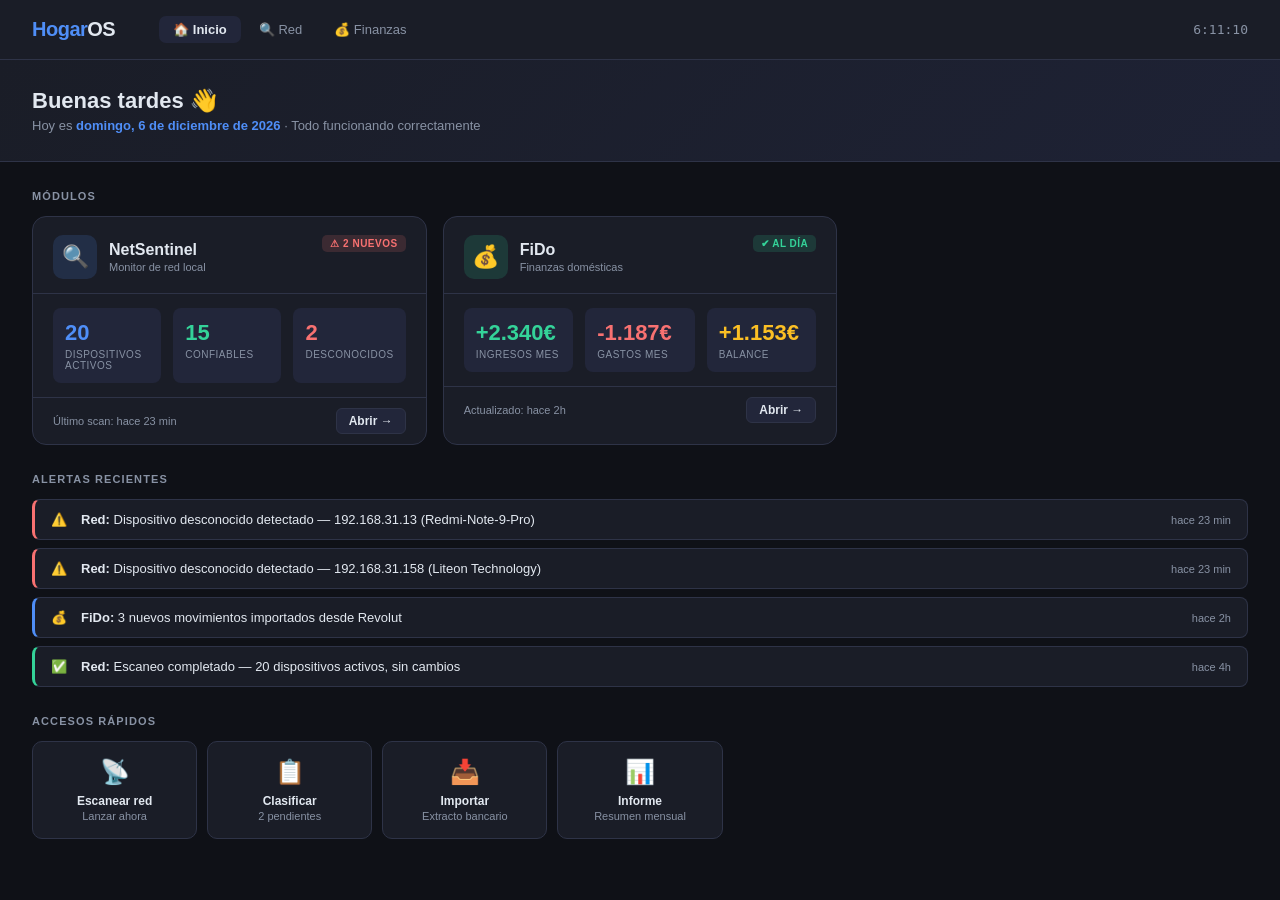
==== index.html @ be466a09 "Inicio del proyecto HogarOS Portal doméstico unificado que integra NetSentinel (monitor de red) y Fi" ====
<!DOCTYPE html>
<html lang="es">
<head>
<meta charset="UTF-8">
<meta name="viewport" content="width=device-width, initial-scale=1.0">
<title>HogarOS — Portal</title>
<style>
  :root {
    --fondo: #0f1117;
    --superficie: #1a1d27;
    --superficie2: #22263a;
    --borde: #2e3347;
    --texto: #e2e8f0;
    --textotenue: #8892a4;
    --azul: #4f8ef7;
    --verde: #34d399;
    --amarillo: #fbbf24;
    --rojo: #f87171;
    --morado: #a78bfa;
    --naranja: #fb923c;
  }
  * { box-sizing: border-box; margin: 0; padding: 0; }
  body { background: var(--fondo); color: var(--texto); font-family: -apple-system, BlinkMacSystemFont, 'Segoe UI', sans-serif; font-size: 14px; min-height: 100vh; }

  /* Cabecera */
  header {
    background: var(--superficie);
    border-bottom: 1px solid var(--borde);
    padding: 0 32px;
    height: 60px;
    display: flex;
    align-items: center;
    gap: 20px;
  }
  .logo { font-size: 20px; font-weight: 800; color: var(--azul); letter-spacing: -0.5px; }
  .logo span { color: var(--texto); }
  .nav { display: flex; gap: 4px; margin-left: 24px; }
  .nav-item {
    padding: 6px 14px;
    border-radius: 7px;
    font-size: 13px;
    cursor: pointer;
    color: var(--textotenue);
    transition: all .15s;
  }
  .nav-item:hover { background: var(--superficie2); color: var(--texto); }
  .nav-item.activo { background: var(--superficie2); color: var(--texto); font-weight: 600; }
  .espaciador { flex: 1; }
  .hora { font-size: 13px; color: var(--textotenue); font-family: monospace; }

  /* Bienvenida */
  .bienvenida {
    background: linear-gradient(135deg, #1a1d27 0%, #1e2235 100%);
    border-bottom: 1px solid var(--borde);
    padding: 28px 32px;
  }
  .bienvenida h1 { font-size: 22px; font-weight: 700; margin-bottom: 4px; }
  .bienvenida p { color: var(--textotenue); font-size: 13px; }
  .fecha { color: var(--azul); font-weight: 600; }

  /* Main */
  main { padding: 28px 32px; max-width: 1300px; }

  /* Sección */
  .titulo-seccion {
    font-size: 11px;
    font-weight: 700;
    color: var(--textotenue);
    text-transform: uppercase;
    letter-spacing: .1em;
    margin-bottom: 14px;
    margin-top: 28px;
  }
  .titulo-seccion:first-child { margin-top: 0; }

  /* Módulos principales */
  .cuadricula-modulos { display: grid; grid-template-columns: repeat(auto-fill, minmax(340px, 1fr)); gap: 16px; }

  .modulo {
    background: var(--superficie);
    border: 1px solid var(--borde);
    border-radius: 14px;
    overflow: hidden;
    cursor: pointer;
    transition: transform .15s, border-color .15s, box-shadow .15s;
  }
  .modulo:hover { transform: translateY(-2px); box-shadow: 0 8px 24px rgba(0,0,0,.3); }
  .modulo.red:hover { border-color: var(--azul); }
  .modulo.finanzas:hover { border-color: var(--verde); }

  .modulo-cabecera {
    padding: 18px 20px 14px;
    display: flex;
    align-items: flex-start;
    justify-content: space-between;
    border-bottom: 1px solid var(--borde);
  }
  .modulo-icono-nombre { display: flex; align-items: center; gap: 12px; }
  .modulo-icono {
    width: 44px; height: 44px;
    border-radius: 10px;
    display: flex; align-items: center; justify-content: center;
    font-size: 22px;
  }
  .icono-red { background: rgba(79,142,247,.15); }
  .icono-finanzas { background: rgba(52,211,153,.15); }

  .modulo-titulo { font-size: 16px; font-weight: 700; }
  .modulo-subtitulo { font-size: 11px; color: var(--textotenue); margin-top: 2px; }
  .estado-badge {
    font-size: 10px; font-weight: 700;
    padding: 3px 8px; border-radius: 5px;
    text-transform: uppercase; letter-spacing: .05em;
  }
  .badge-activo { background: rgba(52,211,153,.15); color: var(--verde); }
  .badge-alerta { background: rgba(248,113,113,.15); color: var(--rojo); }

  /* Widgets del módulo */
  .modulo-widgets { padding: 14px 20px; display: flex; gap: 12px; }
  .widget { flex: 1; background: var(--superficie2); border-radius: 8px; padding: 12px; }
  .widget-valor { font-size: 22px; font-weight: 700; }
  .widget-etiqueta { font-size: 10px; color: var(--textotenue); margin-top: 3px; text-transform: uppercase; letter-spacing: .05em; }

  .modulo-footer {
    padding: 10px 20px;
    border-top: 1px solid var(--borde);
    display: flex;
    align-items: center;
    justify-content: space-between;
    font-size: 11px;
    color: var(--textotenue);
  }
  .btn-abrir {
    background: var(--superficie2);
    border: 1px solid var(--borde);
    color: var(--texto);
    border-radius: 6px;
    padding: 5px 12px;
    font-size: 12px;
    font-weight: 600;
    cursor: pointer;
    transition: background .15s;
  }
  .btn-abrir:hover { background: var(--borde); }

  /* Alertas recientes */
  .lista-alertas { display: flex; flex-direction: column; gap: 8px; }
  .alerta-item {
    background: var(--superficie);
    border: 1px solid var(--borde);
    border-radius: 8px;
    padding: 12px 16px;
    display: flex;
    align-items: center;
    gap: 14px;
    font-size: 13px;
  }
  .alerta-item.critica { border-left: 3px solid var(--rojo); }
  .alerta-item.info { border-left: 3px solid var(--azul); }
  .alerta-item.ok { border-left: 3px solid var(--verde); }
  .alerta-texto { flex: 1; }
  .alerta-tiempo { font-size: 11px; color: var(--textotenue); white-space: nowrap; }

  /* Accesos rápidos */
  .cuadricula-accesos { display: grid; grid-template-columns: repeat(auto-fill, minmax(160px, 1fr)); gap: 10px; }
  .acceso {
    background: var(--superficie);
    border: 1px solid var(--borde);
    border-radius: 10px;
    padding: 16px;
    cursor: pointer;
    transition: background .15s, border-color .15s;
    text-align: center;
  }
  .acceso:hover { background: var(--superficie2); border-color: var(--azul); }
  .acceso-icono { font-size: 24px; margin-bottom: 8px; }
  .acceso-nombre { font-size: 12px; font-weight: 600; }
  .acceso-desc { font-size: 11px; color: var(--textotenue); margin-top: 2px; }
</style>
</head>
<body>

<header>
  <div class="logo">Hogar<span>OS</span></div>
  <nav class="nav">
    <div class="nav-item activo">🏠 Inicio</div>
    <div class="nav-item">🔍 Red</div>
    <div class="nav-item">💰 Finanzas</div>
  </nav>
  <div class="espaciador"></div>
  <div class="hora" id="reloj">—</div>
</header>

<div class="bienvenida">
  <h1>Buenas tardes 👋</h1>
  <p>Hoy es <span class="fecha" id="fecha-hoy">—</span> · Todo funcionando correctamente</p>
</div>

<main>
  <div class="titulo-seccion">Módulos</div>
  <div class="cuadricula-modulos">

    <!-- NetSentinel -->
    <div class="modulo red">
      <div class="modulo-cabecera">
        <div class="modulo-icono-nombre">
          <div class="modulo-icono icono-red">🔍</div>
          <div>
            <div class="modulo-titulo">NetSentinel</div>
            <div class="modulo-subtitulo">Monitor de red local</div>
          </div>
        </div>
        <span class="estado-badge badge-alerta">⚠ 2 nuevos</span>
      </div>
      <div class="modulo-widgets">
        <div class="widget">
          <div class="widget-valor" style="color:var(--azul)">20</div>
          <div class="widget-etiqueta">Dispositivos activos</div>
        </div>
        <div class="widget">
          <div class="widget-valor" style="color:var(--verde)">15</div>
          <div class="widget-etiqueta">Confiables</div>
        </div>
        <div class="widget">
          <div class="widget-valor" style="color:var(--rojo)">2</div>
          <div class="widget-etiqueta">Desconocidos</div>
        </div>
      </div>
      <div class="modulo-footer">
        <span>Último scan: hace 23 min</span>
        <button class="btn-abrir">Abrir →</button>
      </div>
    </div>

    <!-- FiDo -->
    <div class="modulo finanzas">
      <div class="modulo-cabecera">
        <div class="modulo-icono-nombre">
          <div class="modulo-icono icono-finanzas">💰</div>
          <div>
            <div class="modulo-titulo">FiDo</div>
            <div class="modulo-subtitulo">Finanzas domésticas</div>
          </div>
        </div>
        <span class="estado-badge badge-activo">✔ Al día</span>
      </div>
      <div class="modulo-widgets">
        <div class="widget">
          <div class="widget-valor" style="color:var(--verde)">+2.340€</div>
          <div class="widget-etiqueta">Ingresos mes</div>
        </div>
        <div class="widget">
          <div class="widget-valor" style="color:var(--rojo)">-1.187€</div>
          <div class="widget-etiqueta">Gastos mes</div>
        </div>
        <div class="widget">
          <div class="widget-valor" style="color:var(--amarillo)">+1.153€</div>
          <div class="widget-etiqueta">Balance</div>
        </div>
      </div>
      <div class="modulo-footer">
        <span>Actualizado: hace 2h</span>
        <button class="btn-abrir">Abrir →</button>
      </div>
    </div>

  </div>

  <div class="titulo-seccion">Alertas recientes</div>
  <div class="lista-alertas">
    <div class="alerta-item critica">
      <span>⚠️</span>
      <div class="alerta-texto"><strong>Red:</strong> Dispositivo desconocido detectado — 192.168.31.13 (Redmi-Note-9-Pro)</div>
      <span class="alerta-tiempo">hace 23 min</span>
    </div>
    <div class="alerta-item critica">
      <span>⚠️</span>
      <div class="alerta-texto"><strong>Red:</strong> Dispositivo desconocido detectado — 192.168.31.158 (Liteon Technology)</div>
      <span class="alerta-tiempo">hace 23 min</span>
    </div>
    <div class="alerta-item info">
      <span>💰</span>
      <div class="alerta-texto"><strong>FiDo:</strong> 3 nuevos movimientos importados desde Revolut</div>
      <span class="alerta-tiempo">hace 2h</span>
    </div>
    <div class="alerta-item ok">
      <span>✅</span>
      <div class="alerta-texto"><strong>Red:</strong> Escaneo completado — 20 dispositivos activos, sin cambios</div>
      <span class="alerta-tiempo">hace 4h</span>
    </div>
  </div>

  <div class="titulo-seccion">Accesos rápidos</div>
  <div class="cuadricula-accesos">
    <div class="acceso">
      <div class="acceso-icono">📡</div>
      <div class="acceso-nombre">Escanear red</div>
      <div class="acceso-desc">Lanzar ahora</div>
    </div>
    <div class="acceso">
      <div class="acceso-icono">📋</div>
      <div class="acceso-nombre">Clasificar</div>
      <div class="acceso-desc">2 pendientes</div>
    </div>
    <div class="acceso">
      <div class="acceso-icono">📥</div>
      <div class="acceso-nombre">Importar</div>
      <div class="acceso-desc">Extracto bancario</div>
    </div>
    <div class="acceso">
      <div class="acceso-icono">📊</div>
      <div class="acceso-nombre">Informe</div>
      <div class="acceso-desc">Resumen mensual</div>
    </div>
  </div>
</main>

<script>
  function actualizarReloj() {
    const ahora = new Date();
    document.getElementById('reloj').textContent = ahora.toLocaleTimeString('es-ES');
    document.getElementById('fecha-hoy').textContent = ahora.toLocaleDateString('es-ES', { weekday: 'long', day: 'numeric', month: 'long', year: 'numeric' });
  }
  actualizarReloj();
  setInterval(actualizarReloj, 1000);
</script>
</body>
</html>
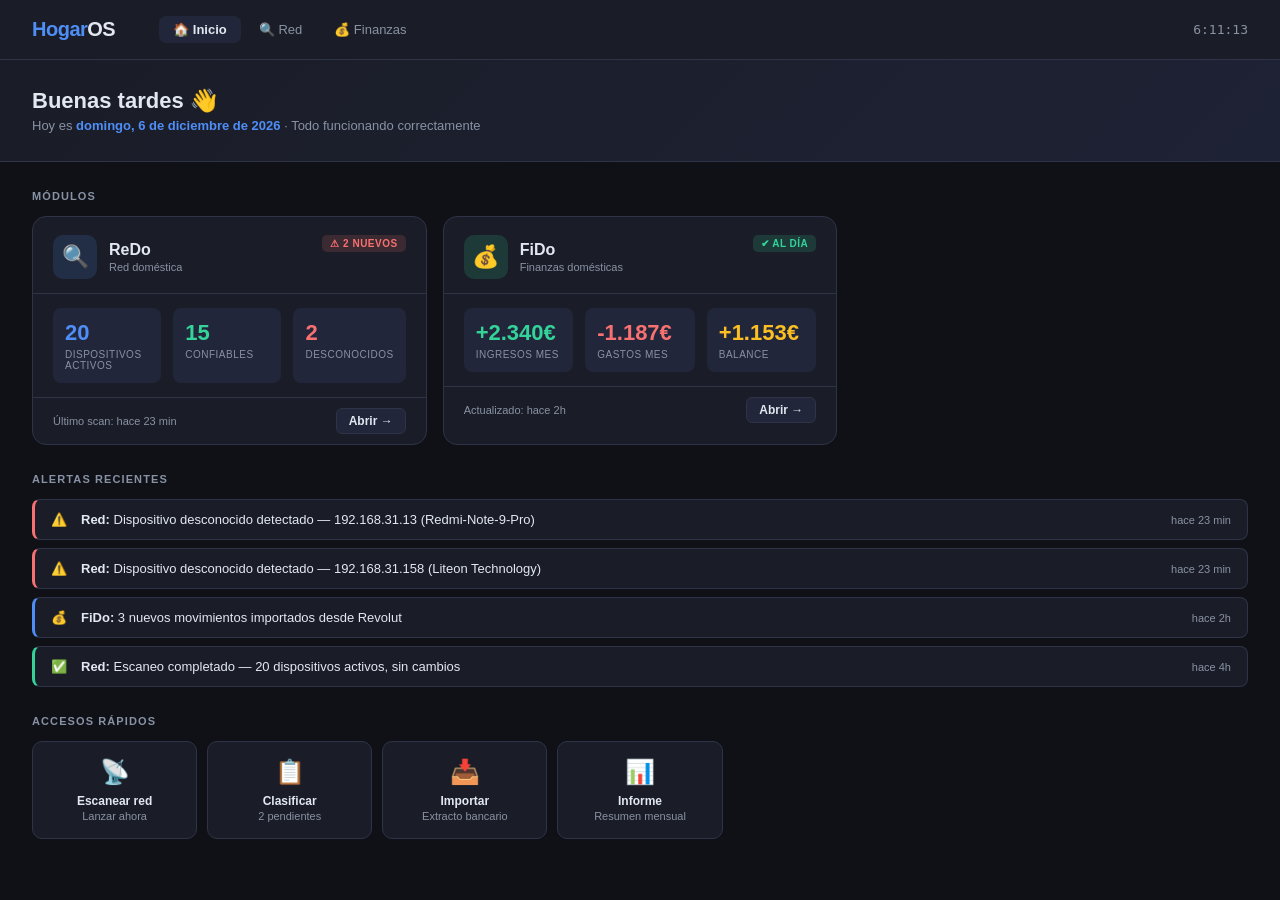
==== commit 8cac8e45: "renombrar NetSentinel a ReDo (Red Doméstica) y añadir NTFY - Reemplazar todas las referencias a NetS" ====
--- a/index.html
+++ b/index.html
@@ -200,14 +200,14 @@
   <div class="titulo-seccion">Módulos</div>
   <div class="cuadricula-modulos">
 
-    <!-- NetSentinel -->
+    <!-- ReDo -->
     <div class="modulo red">
       <div class="modulo-cabecera">
         <div class="modulo-icono-nombre">
           <div class="modulo-icono icono-red">🔍</div>
           <div>
-            <div class="modulo-titulo">NetSentinel</div>
-            <div class="modulo-subtitulo">Monitor de red local</div>
+            <div class="modulo-titulo">ReDo</div>
+            <div class="modulo-subtitulo">Red doméstica</div>
           </div>
         </div>
         <span class="estado-badge badge-alerta">⚠ 2 nuevos</span>
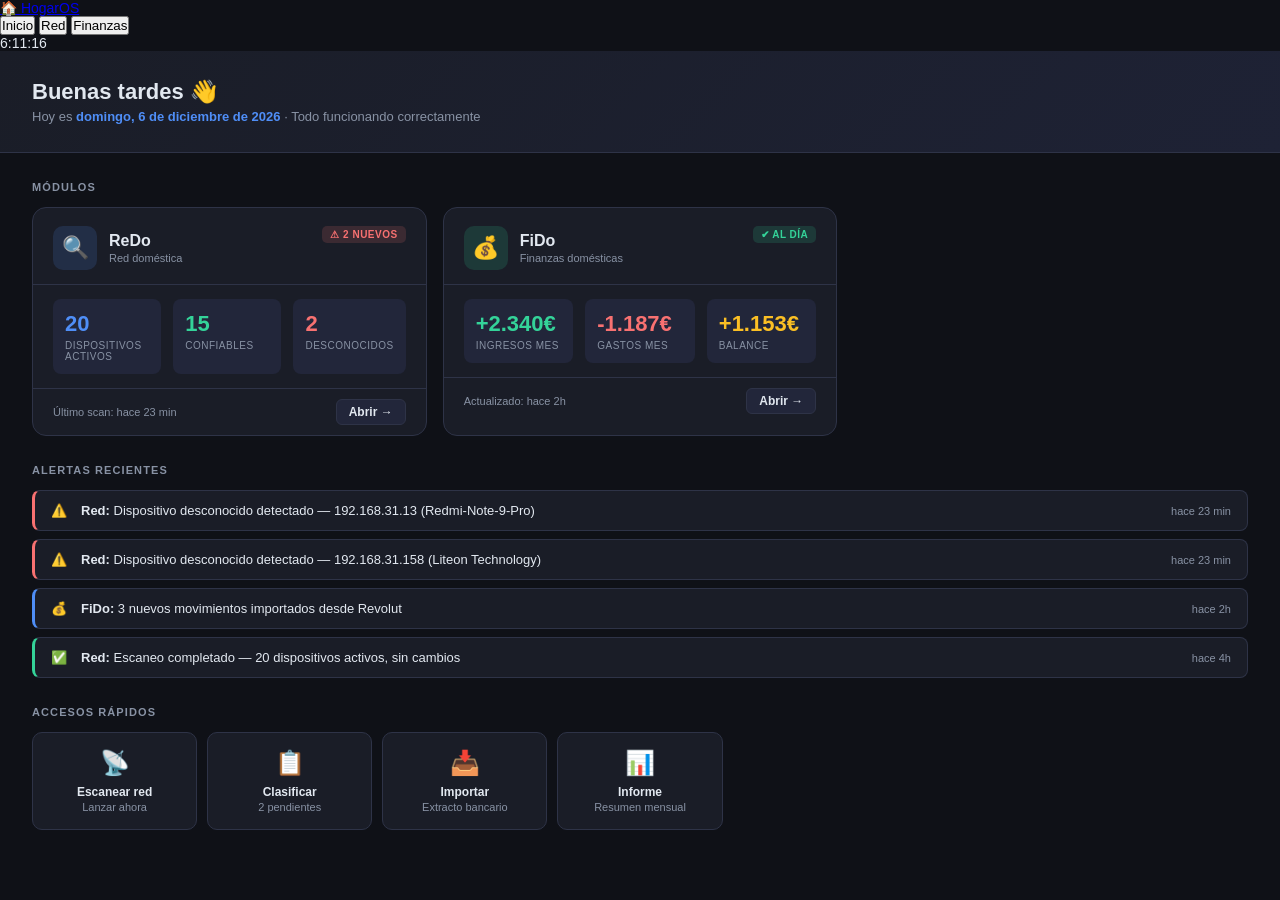
==== commit 1b75e065: "Crear componente header unificado para todas las aplicaciones - Agregado .hogar-header-app a hogar.c" ====
--- a/index.html
+++ b/index.html
@@ -22,31 +22,6 @@
   * { box-sizing: border-box; margin: 0; padding: 0; }
   body { background: var(--fondo); color: var(--texto); font-family: -apple-system, BlinkMacSystemFont, 'Segoe UI', sans-serif; font-size: 14px; min-height: 100vh; }
 
-  /* Cabecera */
-  header {
-    background: var(--superficie);
-    border-bottom: 1px solid var(--borde);
-    padding: 0 32px;
-    height: 60px;
-    display: flex;
-    align-items: center;
-    gap: 20px;
-  }
-  .logo { font-size: 20px; font-weight: 800; color: var(--azul); letter-spacing: -0.5px; }
-  .logo span { color: var(--texto); }
-  .nav { display: flex; gap: 4px; margin-left: 24px; }
-  .nav-item {
-    padding: 6px 14px;
-    border-radius: 7px;
-    font-size: 13px;
-    cursor: pointer;
-    color: var(--textotenue);
-    transition: all .15s;
-  }
-  .nav-item:hover { background: var(--superficie2); color: var(--texto); }
-  .nav-item.activo { background: var(--superficie2); color: var(--texto); font-weight: 600; }
-  .espaciador { flex: 1; }
-  .hora { font-size: 13px; color: var(--textotenue); font-family: monospace; }
 
   /* Bienvenida */
   .bienvenida {
@@ -180,15 +155,22 @@
 </head>
 <body>
 
-<header>
-  <div class="logo">Hogar<span>OS</span></div>
-  <nav class="nav">
-    <div class="nav-item activo">🏠 Inicio</div>
-    <div class="nav-item">🔍 Red</div>
-    <div class="nav-item">💰 Finanzas</div>
-  </nav>
-  <div class="espaciador"></div>
-  <div class="hora" id="reloj">—</div>
+<header class="hogar-header-app">
+  <div class="hogar-header-app__left">
+    <a href="#" class="hogar-header-app__marca">
+      <span class="hogar-header-app__marca-icon">🏠</span>
+      <span class="hogar-header-app__marca-text">HogarOS</span>
+    </a>
+    <div class="hogar-header-app__sep"></div>
+    <nav class="hogar-header-app__nav">
+      <button class="hogar-header-app__nav-btn hogar-header-app__nav-btn--activo">Inicio</button>
+      <button class="hogar-header-app__nav-btn">Red</button>
+      <button class="hogar-header-app__nav-btn">Finanzas</button>
+    </nav>
+  </div>
+  <div class="hogar-header-app__right">
+    <div class="hogar-header-app__clock" id="reloj">—</div>
+  </div>
 </header>
 
 <div class="bienvenida">
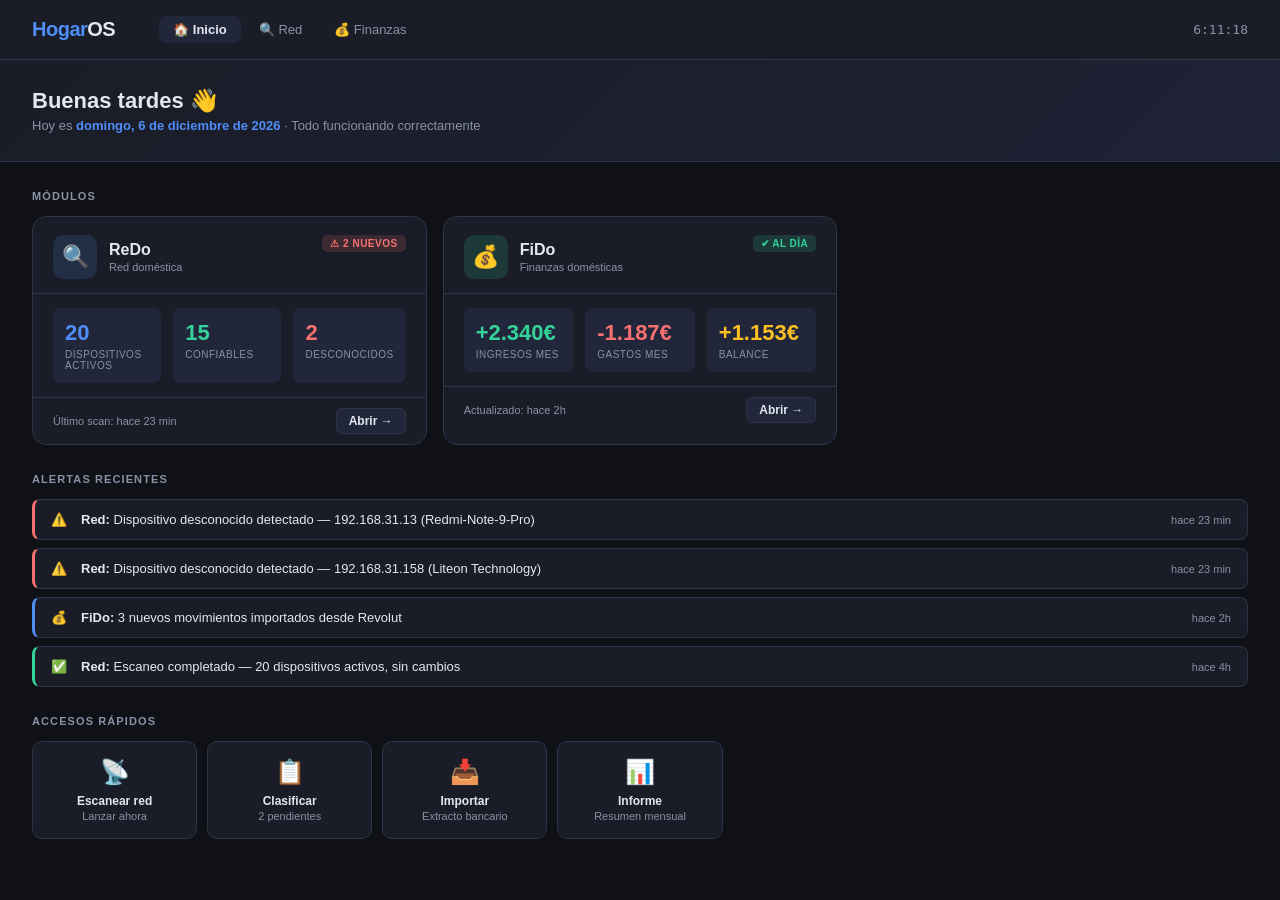
==== commit 60785207: "Revertir cambios al header de hogarOS - Restaurar header original de hogarOS - Remover componente .h" ====
--- a/index.html
+++ b/index.html
@@ -23,6 +23,32 @@
   body { background: var(--fondo); color: var(--texto); font-family: -apple-system, BlinkMacSystemFont, 'Segoe UI', sans-serif; font-size: 14px; min-height: 100vh; }
 
 
+  /* Cabecera */
+  header {
+    background: var(--superficie);
+    border-bottom: 1px solid var(--borde);
+    padding: 0 32px;
+    height: 60px;
+    display: flex;
+    align-items: center;
+    gap: 20px;
+  }
+  .logo { font-size: 20px; font-weight: 800; color: var(--azul); letter-spacing: -0.5px; }
+  .logo span { color: var(--texto); }
+  .nav { display: flex; gap: 4px; margin-left: 24px; }
+  .nav-item {
+    padding: 6px 14px;
+    border-radius: 7px;
+    font-size: 13px;
+    cursor: pointer;
+    color: var(--textotenue);
+    transition: all .15s;
+  }
+  .nav-item:hover { background: var(--superficie2); color: var(--texto); }
+  .nav-item.activo { background: var(--superficie2); color: var(--texto); font-weight: 600; }
+  .espaciador { flex: 1; }
+  .hora { font-size: 13px; color: var(--textotenue); font-family: monospace; }
+
   /* Bienvenida */
   .bienvenida {
     background: linear-gradient(135deg, #1a1d27 0%, #1e2235 100%);
@@ -155,22 +181,15 @@
 </head>
 <body>
 
-<header class="hogar-header-app">
-  <div class="hogar-header-app__left">
-    <a href="#" class="hogar-header-app__marca">
-      <span class="hogar-header-app__marca-icon">🏠</span>
-      <span class="hogar-header-app__marca-text">HogarOS</span>
-    </a>
-    <div class="hogar-header-app__sep"></div>
-    <nav class="hogar-header-app__nav">
-      <button class="hogar-header-app__nav-btn hogar-header-app__nav-btn--activo">Inicio</button>
-      <button class="hogar-header-app__nav-btn">Red</button>
-      <button class="hogar-header-app__nav-btn">Finanzas</button>
-    </nav>
-  </div>
-  <div class="hogar-header-app__right">
-    <div class="hogar-header-app__clock" id="reloj">—</div>
-  </div>
+<header>
+  <div class="logo">Hogar<span>OS</span></div>
+  <nav class="nav">
+    <div class="nav-item activo">🏠 Inicio</div>
+    <div class="nav-item">🔍 Red</div>
+    <div class="nav-item">💰 Finanzas</div>
+  </nav>
+  <div class="espaciador"></div>
+  <div class="hora" id="reloj">—</div>
 </header>
 
 <div class="bienvenida">
